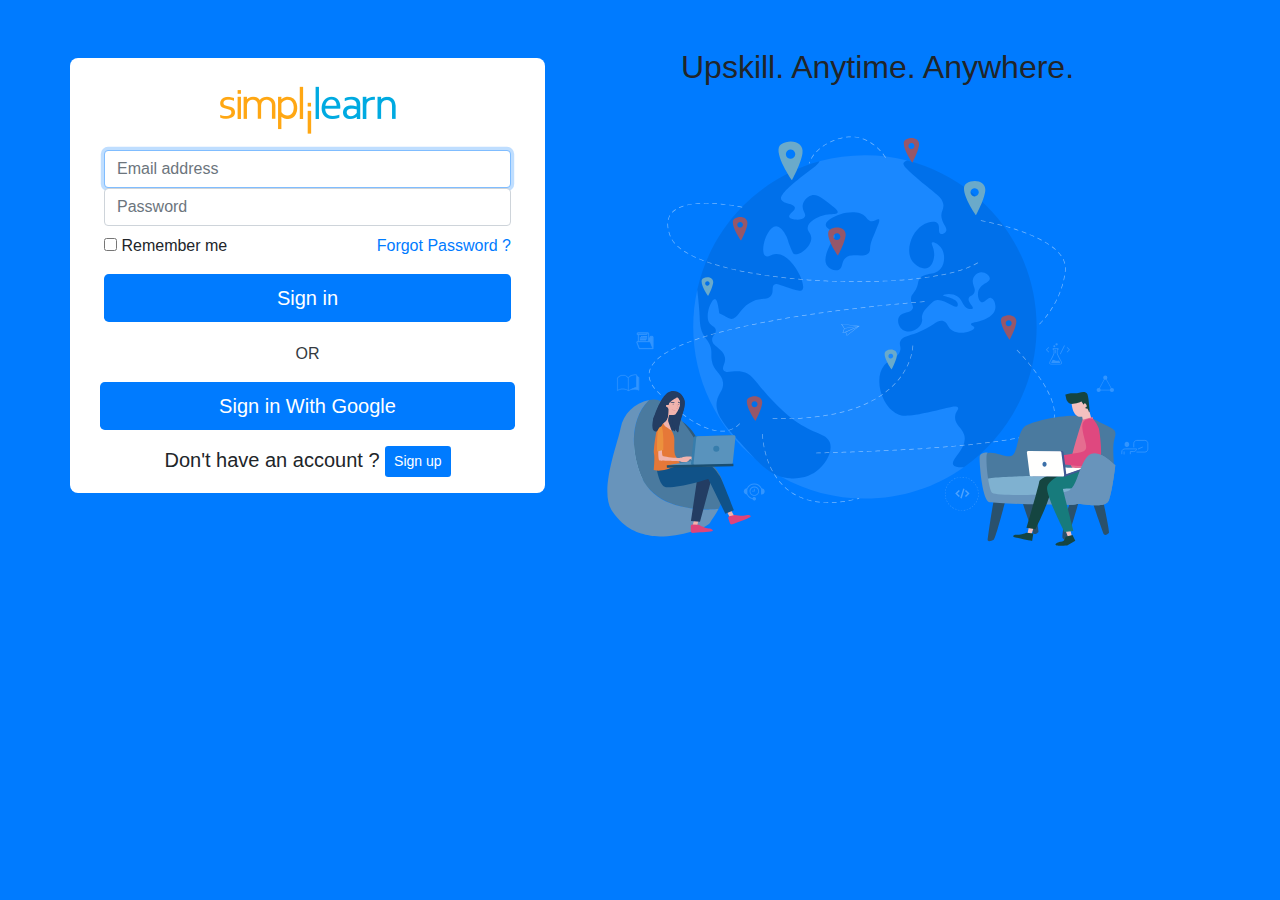
==== login.html @ aa4d6cc1 "Initial Commit Add Login Page" ====
<!DOCTYPE html>
<html lang="en">
  <head>
    <!-- Required meta tags -->
    <meta charset="utf-8">
    <meta name="viewport" content="width=device-width, initial-scale=1, shrink-to-fit=no">

    <title> Login </title>

    <!-- Bootstrap CSS -->
    <link rel="stylesheet" href="https://stackpath.bootstrapcdn.com/bootstrap/4.5.2/css/bootstrap.min.css" integrity="sha384-JcKb8q3iqJ61gNV9KGb8thSsNjpSL0n8PARn9HuZOnIxN0hoP+VmmDGMN5t9UJ0Z" crossorigin="anonymous">

    <style type="text/css">
      .form-border{
        border-radius: 8px;
      }
    </style>
    
  </head>
  <body class="bg-primary">
    
    <div class="container">
      <div class="row">

        <div class="col-lg-5 col-md-5 align-self-center bg-white form-border">
          <div class="col text-center ">
          <form class="form-group col p-1">
            <div class="row-3 text-center mt-4">
              <img src="simplilearn-logo.png" alt="Simplilearn Logo" class="img-fluid row-3" />
            </div>
            
            <div class="mt-3 row-3">
              <label for="inputEmail" class="sr-only">Email address</label>
              <input type="email" id="inputEmail" class="form-control" placeholder="Email address" required="" autofocus="">
            </div>

            <div class="row-3"> 
              <label for="inputPassword" class="sr-only">Password</label>
              <input type="password" id="inputPassword" class="form-control" placeholder="Password" required="">
            </div>
            
            <div class="checkbox mb-2 mt-2 row-3 justify-space-between">
              <div class="row">
                <div class="col-6 text-left">
                  <label>
                    <input type="checkbox" value="remember-me"> Remember me
                  </label>
                </div>
                <div class="col-6 text-right">
                    <a href="#">
                      Forgot Password ?
                    </a>
                </div>
              </div>
              
            </div>
            <div class="row-3">
              <button class="btn btn-lg btn-block bg-primary text-white" type="submit">Sign in</button>
            </div>
          </form>

          <div class="mb-3 text-center text-dark">OR</div>

          <div class="mt-1">
            <a href="#"><button class="btn btn-lg btn-block bg-primary text-white" type="submit">Sign in With Google</button></a>
          </div>
        

          <div class="mt-3 mb-3">
              <h5> Don't have an account ? <a href="#"><button class="btn btn-sm bg-primary text-white">Sign up</button></a></h5>
          </div>
        </div>
        </div>

        <div class="hidden-sm-down col-lg-7 col-md-7 text-center align-self-center">
          <div class="col">
            <div class="row-6 mt-5 mb-5">
                <h2> Upskill. Anytime. Anywhere.</h2>
              </div>
              <div class="row-6">
                <img src="side.svg" alt="Simplilearn Globe" class="img-fluid" height="70%" />
              </div>
          </div>
        </div>
      </div>
    </div>

    <!-- Optional JavaScript -->
    <!-- jQuery first, then Popper.js, then Bootstrap JS -->
    <script src="https://code.jquery.com/jquery-3.5.1.slim.min.js" integrity="sha384-DfXdz2htPH0lsSSs5nCTpuj/zy4C+OGpamoFVy38MVBnE+IbbVYUew+OrCXaRkfj" crossorigin="anonymous"></script>
    <script src="https://cdn.jsdelivr.net/npm/popper.js@1.16.1/dist/umd/popper.min.js" integrity="sha384-9/reFTGAW83EW2RDu2S0VKaIzap3H66lZH81PoYlFhbGU+6BZp6G7niu735Sk7lN" crossorigin="anonymous"></script>
    <script src="https://stackpath.bootstrapcdn.com/bootstrap/4.5.2/js/bootstrap.min.js" integrity="sha384-B4gt1jrGC7Jh4AgTPSdUtOBvfO8shuf57BaghqFfPlYxofvL8/KUEfYiJOMMV+rV" crossorigin="anonymous"></script>
  </body>
</html>
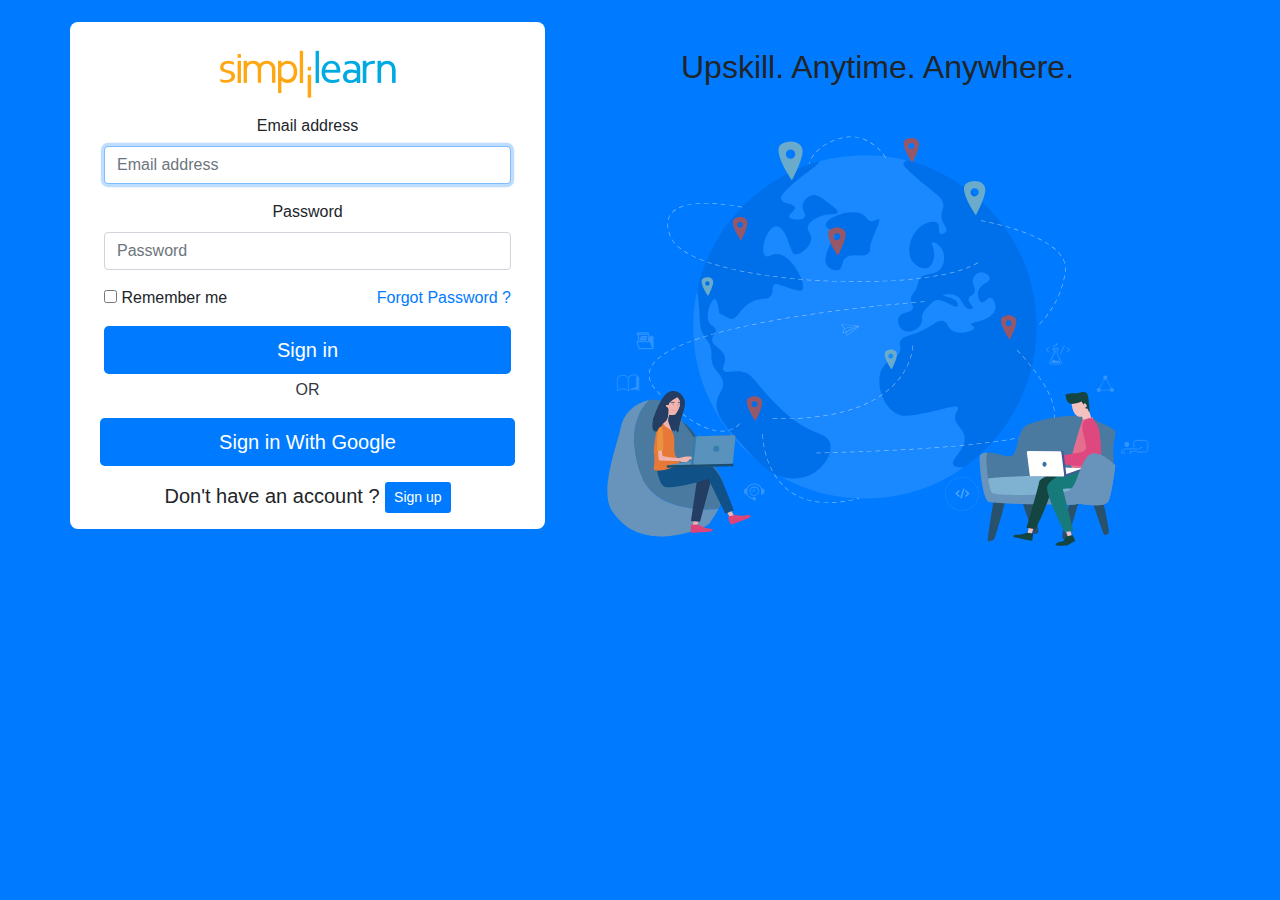
==== commit baad4974: "Added css folder and updated README" ====
--- a/login.html
+++ b/login.html
@@ -21,22 +21,21 @@
     
     <div class="container">
       <div class="row">
-
         <div class="col-lg-5 col-md-5 align-self-center bg-white form-border">
           <div class="col text-center ">
-          <form class="form-group col p-1">
+          <form class="col p-1">
             <div class="row-3 text-center mt-4">
-              <img src="simplilearn-logo.png" alt="Simplilearn Logo" class="img-fluid row-3" />
+              <img src="images/simplilearn-logo.png" alt="Simplilearn Logo" class="img-fluid row-3" />
             </div>
             
-            <div class="mt-3 row-3">
-              <label for="inputEmail" class="sr-only">Email address</label>
-              <input type="email" id="inputEmail" class="form-control" placeholder="Email address" required="" autofocus="">
+            <div class="form-group mt-3 row-3">
+              <label for="inputEmail">Email address</label>
+              <input type="email" id="inputEmail" class="form-control" placeholder="Email address" required autofocus >
             </div>
 
-            <div class="row-3"> 
-              <label for="inputPassword" class="sr-only">Password</label>
-              <input type="password" id="inputPassword" class="form-control" placeholder="Password" required="">
+            <div class="form-group row-3">
+              <label for="inputPassword">Password</label>
+              <input type="password" id="inputPassword" class="form-control" placeholder="Password" required>
             </div>
             
             <div class="checkbox mb-2 mt-2 row-3 justify-space-between">
@@ -55,14 +54,14 @@
               
             </div>
             <div class="row-3">
-              <button class="btn btn-lg btn-block bg-primary text-white" type="submit">Sign in</button>
+              <button class="btn btn-lg btn-block bg-primary text-white" onclick="passwordValidator()" type="submit">Sign in</button>
             </div>
           </form>
 
           <div class="mb-3 text-center text-dark">OR</div>
 
           <div class="mt-1">
-            <a href="#"><button class="btn btn-lg btn-block bg-primary text-white" type="submit">Sign in With Google</button></a>
+            <a href="#"><button class="btn btn-lg btn-block bg-primary text-white">Sign in With Google</button></a>
           </div>
         
 
@@ -78,7 +77,7 @@
                 <h2> Upskill. Anytime. Anywhere.</h2>
               </div>
               <div class="row-6">
-                <img src="side.svg" alt="Simplilearn Globe" class="img-fluid" height="70%" />
+                <img src="images/side.svg" alt="Simplilearn Globe" class="img-fluid" height="70%" />
               </div>
           </div>
         </div>
@@ -86,9 +85,10 @@
     </div>
 
     <!-- Optional JavaScript -->
+    <script src="loginPage.js"></script>
     <!-- jQuery first, then Popper.js, then Bootstrap JS -->
     <script src="https://code.jquery.com/jquery-3.5.1.slim.min.js" integrity="sha384-DfXdz2htPH0lsSSs5nCTpuj/zy4C+OGpamoFVy38MVBnE+IbbVYUew+OrCXaRkfj" crossorigin="anonymous"></script>
     <script src="https://cdn.jsdelivr.net/npm/popper.js@1.16.1/dist/umd/popper.min.js" integrity="sha384-9/reFTGAW83EW2RDu2S0VKaIzap3H66lZH81PoYlFhbGU+6BZp6G7niu735Sk7lN" crossorigin="anonymous"></script>
     <script src="https://stackpath.bootstrapcdn.com/bootstrap/4.5.2/js/bootstrap.min.js" integrity="sha384-B4gt1jrGC7Jh4AgTPSdUtOBvfO8shuf57BaghqFfPlYxofvL8/KUEfYiJOMMV+rV" crossorigin="anonymous"></script>
   </body>
-</html>+</html>
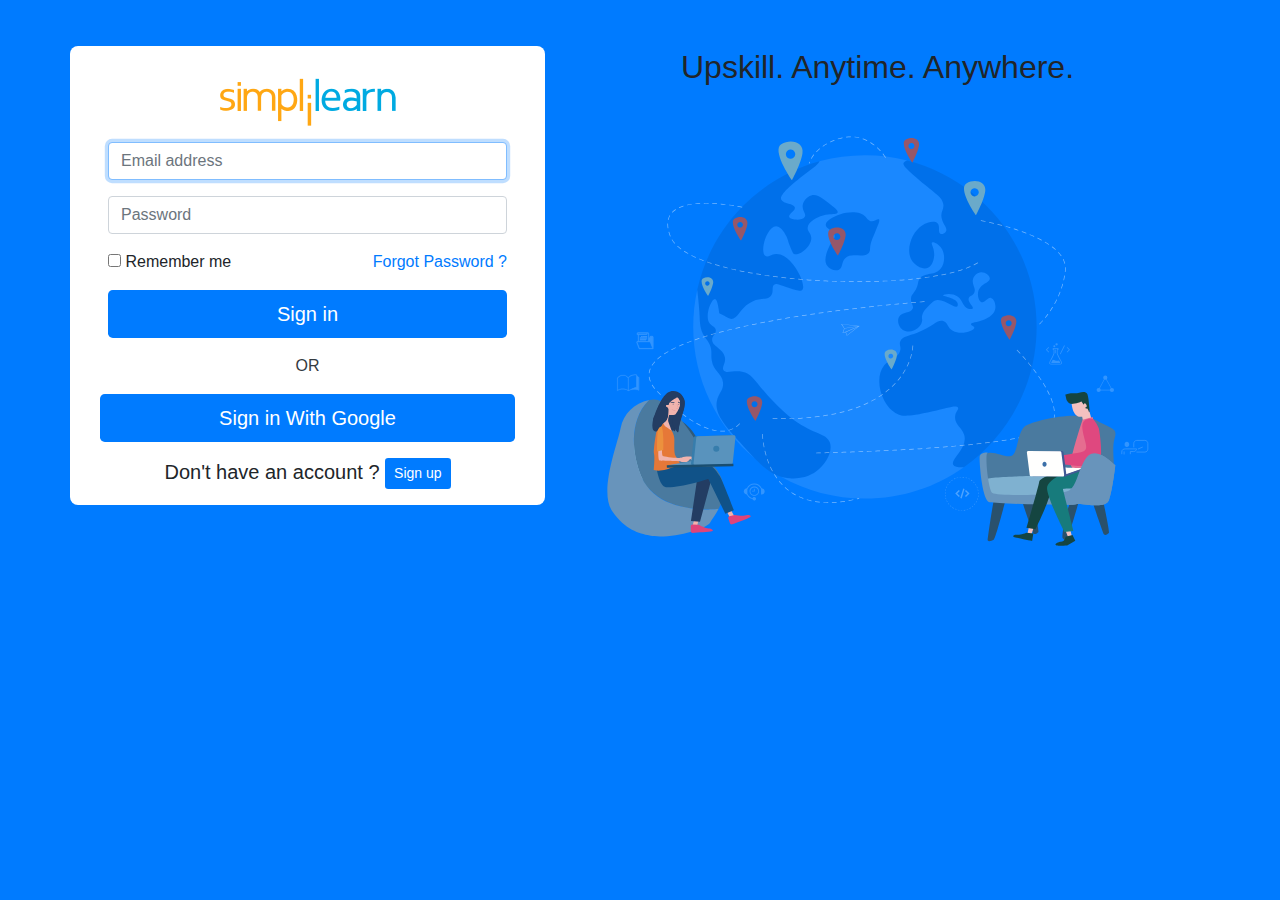
==== commit e9642c86: "Added carousel" ====
--- a/login.html
+++ b/login.html
@@ -22,19 +22,17 @@
     <div class="container">
       <div class="row">
         <div class="col-lg-5 col-md-5 align-self-center bg-white form-border">
-          <div class="col text-center ">
-          <form class="col p-1">
+          <div class="row-12 col">
+          <form class="p-2">
             <div class="row-3 text-center mt-4">
               <img src="images/simplilearn-logo.png" alt="Simplilearn Logo" class="img-fluid row-3" />
             </div>
             
             <div class="form-group mt-3 row-3">
-              <label for="inputEmail">Email address</label>
               <input type="email" id="inputEmail" class="form-control" placeholder="Email address" required autofocus >
             </div>
 
             <div class="form-group row-3">
-              <label for="inputPassword">Password</label>
               <input type="password" id="inputPassword" class="form-control" placeholder="Password" required>
             </div>
             
@@ -57,15 +55,14 @@
               <button class="btn btn-lg btn-block bg-primary text-white" onclick="passwordValidator()" type="submit">Sign in</button>
             </div>
           </form>
-
-          <div class="mb-3 text-center text-dark">OR</div>
+          <div class="mb-3 mt-2 text-center text-dark">OR</div>
 
           <div class="mt-1">
             <a href="#"><button class="btn btn-lg btn-block bg-primary text-white">Sign in With Google</button></a>
           </div>
         
 
-          <div class="mt-3 mb-3">
+          <div class="mt-3 mb-3 text-center">
               <h5> Don't have an account ? <a href="#"><button class="btn btn-sm bg-primary text-white">Sign up</button></a></h5>
           </div>
         </div>
